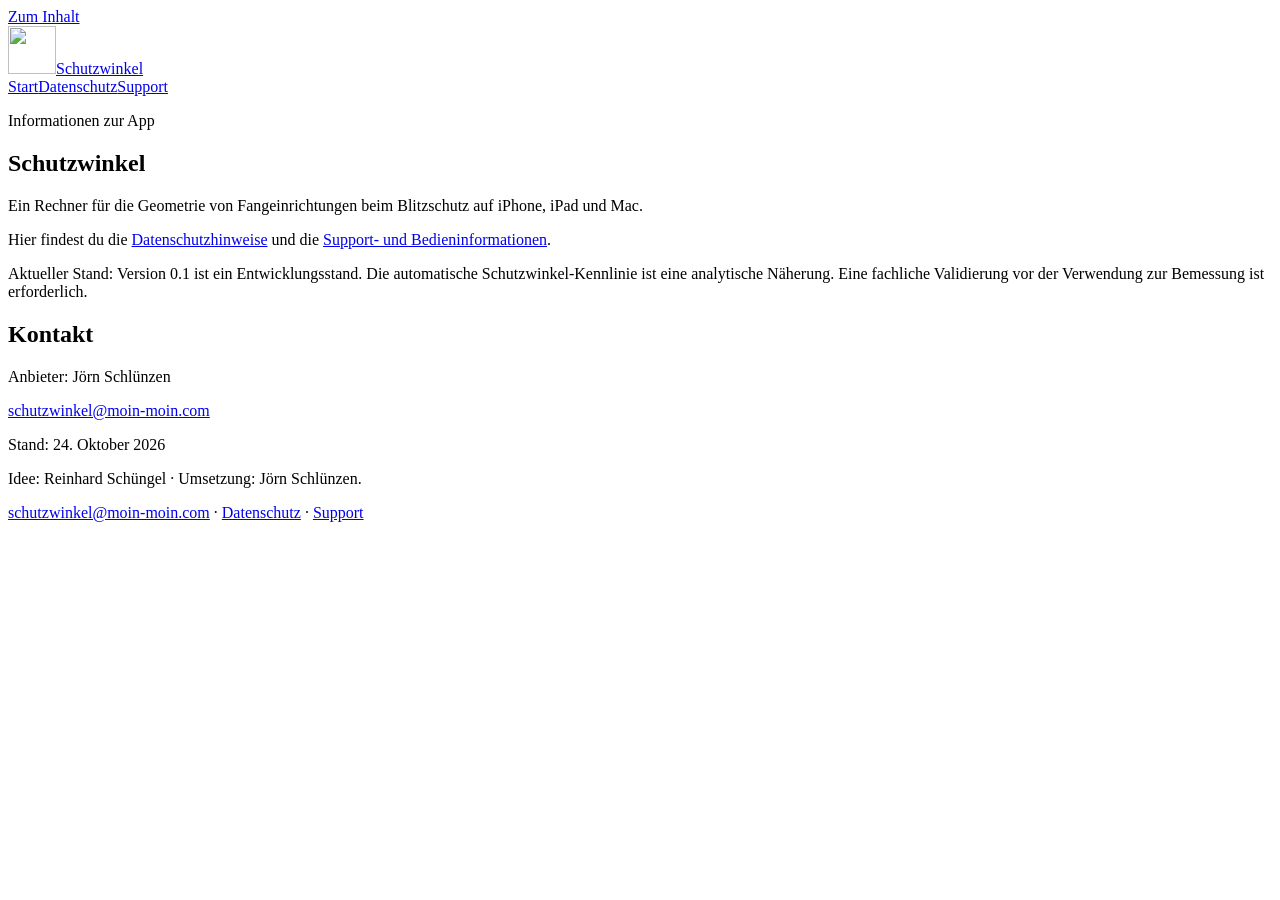
==== index.html @ fca5a1c2 "Create public information site for Schutzwinkel" ====
<!doctype html>
<html lang="de"><head><meta charset="utf-8"><meta name="viewport" content="width=device-width, initial-scale=1"><meta name="description" content="Informationen zur App Schutzwinkel von Jörn Schlünzen."><title>Informationen · Schutzwinkel</title><link rel="stylesheet" href="./assets/site.css"><link rel="icon" type="image/png" href="./assets/fangstange.png"></head>
<body><a class="skip" href="#inhalt">Zum Inhalt</a><header><a class="brand" href="./index.html"><img src="./assets/fangstange.png" alt="" width="48" height="48"><span>Schutzwinkel</span></a><nav aria-label="Hauptnavigation"><a href="./index.html" aria-current="page">Start</a><a href="./datenschutz/">Datenschutz</a><a href="./support/">Support</a></nav></header><main id="inhalt"><article><p class="eyebrow">Informationen zur App</p><h1>Schutzwinkel</h1><p>Ein Rechner für die Geometrie von Fangeinrichtungen beim Blitzschutz auf iPhone, iPad und Mac.</p><p>Hier findest du die <a href="./datenschutz/">Datenschutzhinweise</a> und die <a href="./support/">Support- und Bedieninformationen</a>.</p><div class="notice"><p>Aktueller Stand: Version 0.1 ist ein Entwicklungsstand. Die automatische Schutzwinkel-Kennlinie ist eine analytische Näherung. Eine fachliche Validierung vor der Verwendung zur Bemessung ist erforderlich.</p></div><h2>Kontakt</h2><p>Anbieter: Jörn Schlünzen</p><p><a class="contact" href="mailto:schutzwinkel@moin-moin.com">schutzwinkel@moin-moin.com</a></p><p class="meta">Stand: 24. Oktober 2026</p></article></main><footer><p>Idee: Reinhard Schüngel · Umsetzung: Jörn Schlünzen.</p><p><a href="mailto:schutzwinkel@moin-moin.com">schutzwinkel@moin-moin.com</a> · <a href="./datenschutz/">Datenschutz</a> · <a href="./support/">Support</a></p></footer></body></html>
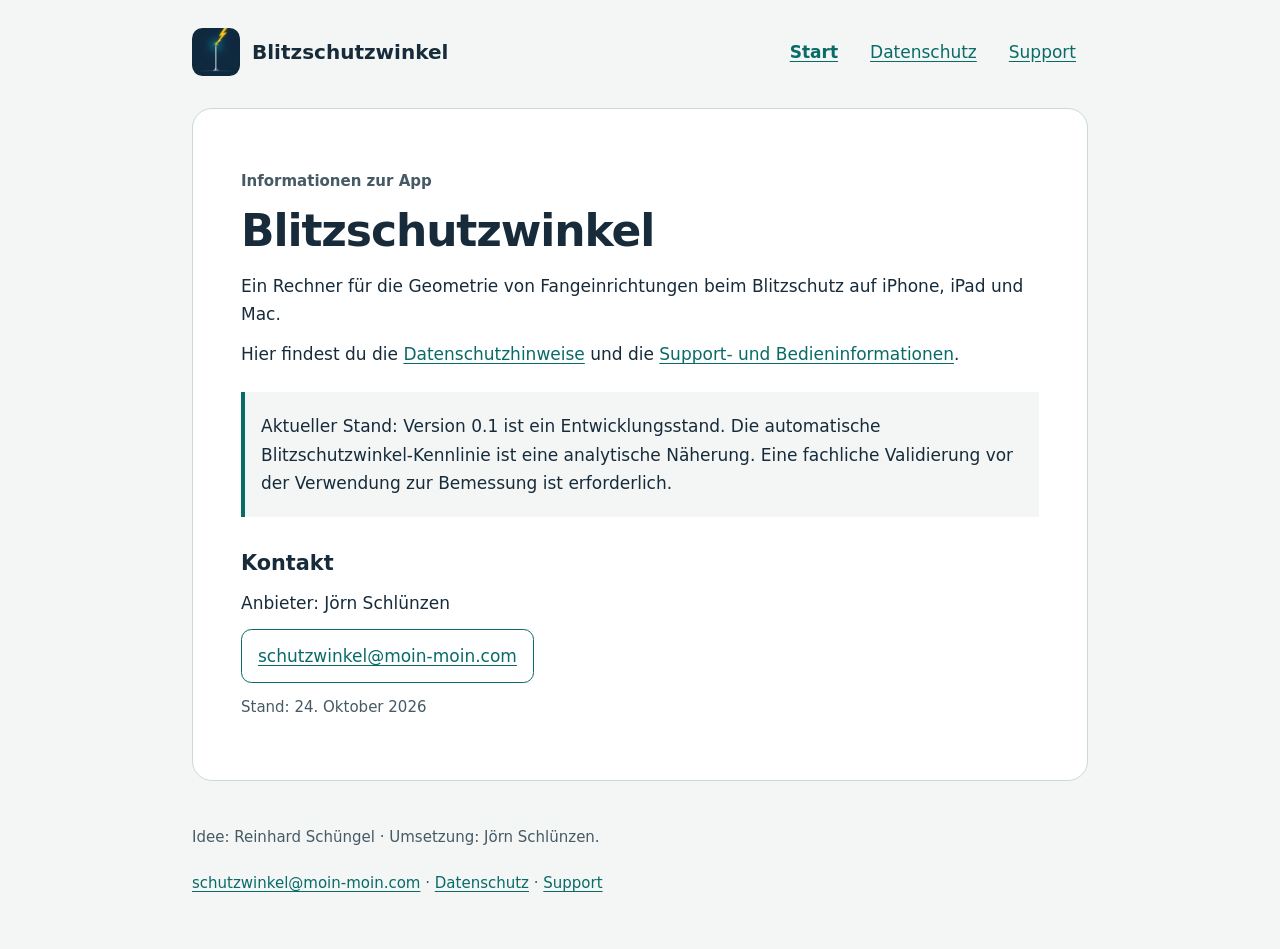
==== commit a95ee5ba: "Use Blitzschutzwinkel name and explain unequal rod heights Update public privacy and support wording" ====
--- a/index.html
+++ b/index.html
@@ -1,3 +1,3 @@
 <!doctype html>
-<html lang="de"><head><meta charset="utf-8"><meta name="viewport" content="width=device-width, initial-scale=1"><meta name="description" content="Informationen zur App Schutzwinkel von Jörn Schlünzen."><title>Informationen · Schutzwinkel</title><link rel="stylesheet" href="./assets/site.css"><link rel="icon" type="image/png" href="./assets/fangstange.png"></head>
-<body><a class="skip" href="#inhalt">Zum Inhalt</a><header><a class="brand" href="./index.html"><img src="./assets/fangstange.png" alt="" width="48" height="48"><span>Schutzwinkel</span></a><nav aria-label="Hauptnavigation"><a href="./index.html" aria-current="page">Start</a><a href="./datenschutz/">Datenschutz</a><a href="./support/">Support</a></nav></header><main id="inhalt"><article><p class="eyebrow">Informationen zur App</p><h1>Schutzwinkel</h1><p>Ein Rechner für die Geometrie von Fangeinrichtungen beim Blitzschutz auf iPhone, iPad und Mac.</p><p>Hier findest du die <a href="./datenschutz/">Datenschutzhinweise</a> und die <a href="./support/">Support- und Bedieninformationen</a>.</p><div class="notice"><p>Aktueller Stand: Version 0.1 ist ein Entwicklungsstand. Die automatische Schutzwinkel-Kennlinie ist eine analytische Näherung. Eine fachliche Validierung vor der Verwendung zur Bemessung ist erforderlich.</p></div><h2>Kontakt</h2><p>Anbieter: Jörn Schlünzen</p><p><a class="contact" href="mailto:schutzwinkel@moin-moin.com">schutzwinkel@moin-moin.com</a></p><p class="meta">Stand: 24. Oktober 2026</p></article></main><footer><p>Idee: Reinhard Schüngel · Umsetzung: Jörn Schlünzen.</p><p><a href="mailto:schutzwinkel@moin-moin.com">schutzwinkel@moin-moin.com</a> · <a href="./datenschutz/">Datenschutz</a> · <a href="./support/">Support</a></p></footer></body></html>
+<html lang="de"><head><meta charset="utf-8"><meta name="viewport" content="width=device-width, initial-scale=1"><meta name="description" content="Informationen zur App Blitzschutzwinkel von Jörn Schlünzen."><title>Informationen · Blitzschutzwinkel</title><link rel="stylesheet" href="./assets/site.css"><link rel="icon" type="image/png" href="./assets/fangstange.png"></head>
+<body><a class="skip" href="#inhalt">Zum Inhalt</a><header><a class="brand" href="./index.html"><img src="./assets/fangstange.png" alt="" width="48" height="48"><span>Blitzschutzwinkel</span></a><nav aria-label="Hauptnavigation"><a href="./index.html" aria-current="page">Start</a><a href="./datenschutz/">Datenschutz</a><a href="./support/">Support</a></nav></header><main id="inhalt"><article><p class="eyebrow">Informationen zur App</p><h1>Blitzschutzwinkel</h1><p>Ein Rechner für die Geometrie von Fangeinrichtungen beim Blitzschutz auf iPhone, iPad und Mac.</p><p>Hier findest du die <a href="./datenschutz/">Datenschutzhinweise</a> und die <a href="./support/">Support- und Bedieninformationen</a>.</p><div class="notice"><p>Aktueller Stand: Version 0.1 ist ein Entwicklungsstand. Die automatische Blitzschutzwinkel-Kennlinie ist eine analytische Näherung. Eine fachliche Validierung vor der Verwendung zur Bemessung ist erforderlich.</p></div><h2>Kontakt</h2><p>Anbieter: Jörn Schlünzen</p><p><a class="contact" href="mailto:schutzwinkel@moin-moin.com">schutzwinkel@moin-moin.com</a></p><p class="meta">Stand: 24. Oktober 2026</p></article></main><footer><p>Idee: Reinhard Schüngel · Umsetzung: Jörn Schlünzen.</p><p><a href="mailto:schutzwinkel@moin-moin.com">schutzwinkel@moin-moin.com</a> · <a href="./datenschutz/">Datenschutz</a> · <a href="./support/">Support</a></p></footer></body></html>
--- a/assets/site.css
+++ b/assets/site.css
@@ -0,0 +1,28 @@
+:root { color-scheme: light dark; --bg: #f3f6f5; --card: #ffffff; --ink: #172b3b; --muted: #465a65; --accent: #086b68; --line: #ccd8d5; }
+* { box-sizing: border-box; }
+body { margin: 0; background: var(--bg); color: var(--ink); font: 1.0625rem/1.65 system-ui, -apple-system, BlinkMacSystemFont, sans-serif; }
+a { color: var(--accent); text-underline-offset: .2em; overflow-wrap: anywhere; }
+a:hover { text-decoration-thickness: .15em; }
+a:focus-visible { outline: 3px solid var(--accent); outline-offset: 4px; border-radius: 3px; }
+.skip { position: absolute; top: -6rem; left: 1rem; padding: .75rem 1rem; background: var(--card); z-index: 2; }
+.skip:focus { top: .5rem; }
+header, main, footer { width: min(100% - 2.5rem, 56rem); margin-inline: auto; }
+header { padding-block: 1.75rem 1rem; display: flex; flex-wrap: wrap; align-items: center; justify-content: space-between; gap: 1rem; }
+.brand { display: flex; align-items: center; gap: .75rem; color: var(--ink); text-decoration: none; font-size: 1.25rem; font-weight: 700; }
+.brand img { width: 3rem; height: 3rem; border-radius: .65rem; }
+nav { display: flex; flex-wrap: wrap; gap: .25rem .5rem; }
+nav a { display: inline-flex; align-items: center; padding: .5rem .75rem; min-height: 44px; }
+nav a[aria-current="page"] { font-weight: 700; }
+main { padding-block: 1rem 2rem; }
+article { padding: clamp(1.25rem, 4vw, 3rem); background: var(--card); border: 1px solid var(--line); border-radius: 1.25rem; }
+h1 { font-size: clamp(2rem, 5vw, 2.75rem); line-height: 1.15; letter-spacing: -.025em; margin: .3rem 0 1rem; }
+h2 { margin: 2rem 0 .5rem; font-size: 1.3rem; line-height: 1.35; }
+p, ul, ol { margin-block: .75rem; }
+li + li { margin-top: .4rem; }
+.eyebrow, .meta { color: var(--muted); font-size: .9375rem; }
+.eyebrow { font-weight: 650; }
+.contact { display: inline-block; padding: .75rem 1rem; border: 1px solid var(--accent); border-radius: .65rem; min-height: 44px; }
+.notice { border-left: 4px solid var(--accent); padding: .5rem 1rem; margin-block: 1.5rem; background: var(--bg); }
+footer { padding-bottom: 2rem; color: var(--muted); font-size: .9375rem; }
+footer a { display: inline-flex; padding-block: .5rem; min-height: 44px; align-items: center; }
+@media (prefers-color-scheme: dark) { :root { --bg: #101c24; --card: #172b3b; --ink: #edf4f2; --muted: #becfcf; --accent: #8cdad2; --line: #3a535f; } }
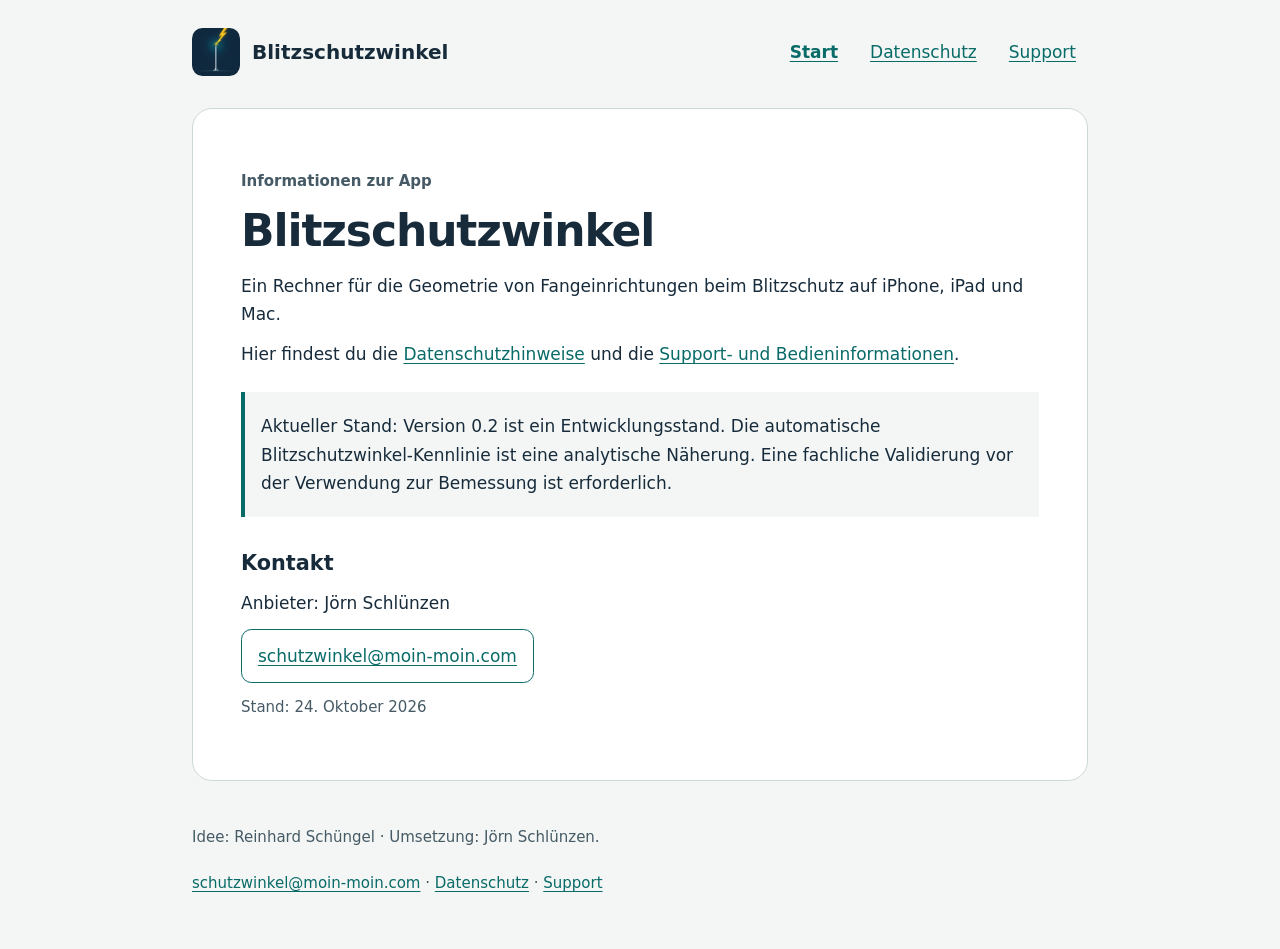
==== commit 94112b71: "Explain facade checks, inverse heights, and planning suggestions in version 0.2" ====
--- a/index.html
+++ b/index.html
@@ -1,3 +1,3 @@
 <!doctype html>
 <html lang="de"><head><meta charset="utf-8"><meta name="viewport" content="width=device-width, initial-scale=1"><meta name="description" content="Informationen zur App Blitzschutzwinkel von Jörn Schlünzen."><title>Informationen · Blitzschutzwinkel</title><link rel="stylesheet" href="./assets/site.css"><link rel="icon" type="image/png" href="./assets/fangstange.png"></head>
-<body><a class="skip" href="#inhalt">Zum Inhalt</a><header><a class="brand" href="./index.html"><img src="./assets/fangstange.png" alt="" width="48" height="48"><span>Blitzschutzwinkel</span></a><nav aria-label="Hauptnavigation"><a href="./index.html" aria-current="page">Start</a><a href="./datenschutz/">Datenschutz</a><a href="./support/">Support</a></nav></header><main id="inhalt"><article><p class="eyebrow">Informationen zur App</p><h1>Blitzschutzwinkel</h1><p>Ein Rechner für die Geometrie von Fangeinrichtungen beim Blitzschutz auf iPhone, iPad und Mac.</p><p>Hier findest du die <a href="./datenschutz/">Datenschutzhinweise</a> und die <a href="./support/">Support- und Bedieninformationen</a>.</p><div class="notice"><p>Aktueller Stand: Version 0.1 ist ein Entwicklungsstand. Die automatische Blitzschutzwinkel-Kennlinie ist eine analytische Näherung. Eine fachliche Validierung vor der Verwendung zur Bemessung ist erforderlich.</p></div><h2>Kontakt</h2><p>Anbieter: Jörn Schlünzen</p><p><a class="contact" href="mailto:schutzwinkel@moin-moin.com">schutzwinkel@moin-moin.com</a></p><p class="meta">Stand: 24. Oktober 2026</p></article></main><footer><p>Idee: Reinhard Schüngel · Umsetzung: Jörn Schlünzen.</p><p><a href="mailto:schutzwinkel@moin-moin.com">schutzwinkel@moin-moin.com</a> · <a href="./datenschutz/">Datenschutz</a> · <a href="./support/">Support</a></p></footer></body></html>
+<body><a class="skip" href="#inhalt">Zum Inhalt</a><header><a class="brand" href="./index.html"><img src="./assets/fangstange.png" alt="" width="48" height="48"><span>Blitzschutzwinkel</span></a><nav aria-label="Hauptnavigation"><a href="./index.html" aria-current="page">Start</a><a href="./datenschutz/">Datenschutz</a><a href="./support/">Support</a></nav></header><main id="inhalt"><article><p class="eyebrow">Informationen zur App</p><h1>Blitzschutzwinkel</h1><p>Ein Rechner für die Geometrie von Fangeinrichtungen beim Blitzschutz auf iPhone, iPad und Mac.</p><p>Hier findest du die <a href="./datenschutz/">Datenschutzhinweise</a> und die <a href="./support/">Support- und Bedieninformationen</a>.</p><div class="notice"><p>Aktueller Stand: Version 0.2 ist ein Entwicklungsstand. Die automatische Blitzschutzwinkel-Kennlinie ist eine analytische Näherung. Eine fachliche Validierung vor der Verwendung zur Bemessung ist erforderlich.</p></div><h2>Kontakt</h2><p>Anbieter: Jörn Schlünzen</p><p><a class="contact" href="mailto:schutzwinkel@moin-moin.com">schutzwinkel@moin-moin.com</a></p><p class="meta">Stand: 24. Oktober 2026</p></article></main><footer><p>Idee: Reinhard Schüngel · Umsetzung: Jörn Schlünzen.</p><p><a href="mailto:schutzwinkel@moin-moin.com">schutzwinkel@moin-moin.com</a> · <a href="./datenschutz/">Datenschutz</a> · <a href="./support/">Support</a></p></footer></body></html>
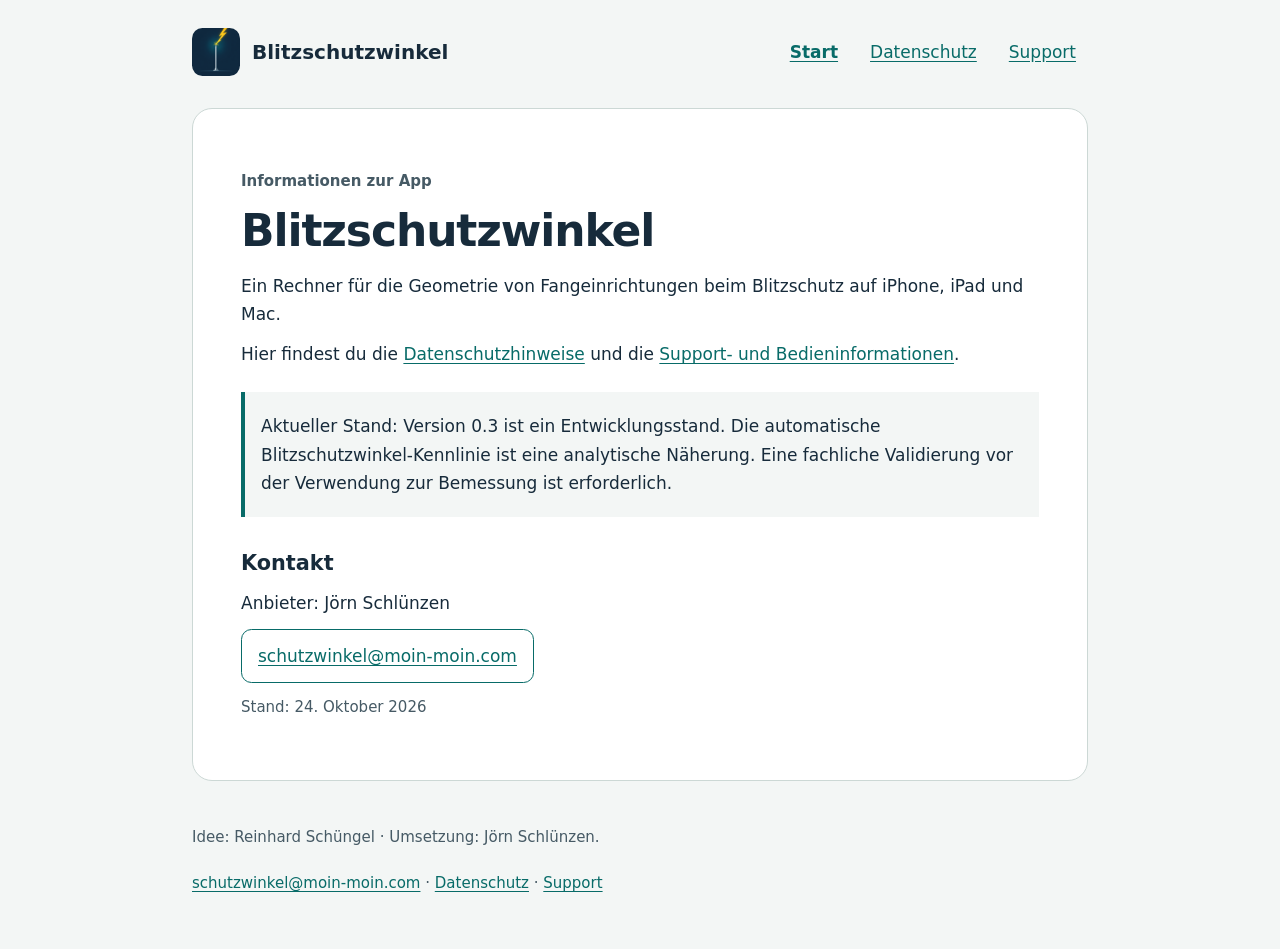
==== commit 640d2410: "Document detailed separation-distance calculation in version 0.3 Explain the non-governing simplifie" ====
--- a/index.html
+++ b/index.html
@@ -1,3 +1,3 @@
 <!doctype html>
 <html lang="de"><head><meta charset="utf-8"><meta name="viewport" content="width=device-width, initial-scale=1"><meta name="description" content="Informationen zur App Blitzschutzwinkel von Jörn Schlünzen."><title>Informationen · Blitzschutzwinkel</title><link rel="stylesheet" href="./assets/site.css"><link rel="icon" type="image/png" href="./assets/fangstange.png"></head>
-<body><a class="skip" href="#inhalt">Zum Inhalt</a><header><a class="brand" href="./index.html"><img src="./assets/fangstange.png" alt="" width="48" height="48"><span>Blitzschutzwinkel</span></a><nav aria-label="Hauptnavigation"><a href="./index.html" aria-current="page">Start</a><a href="./datenschutz/">Datenschutz</a><a href="./support/">Support</a></nav></header><main id="inhalt"><article><p class="eyebrow">Informationen zur App</p><h1>Blitzschutzwinkel</h1><p>Ein Rechner für die Geometrie von Fangeinrichtungen beim Blitzschutz auf iPhone, iPad und Mac.</p><p>Hier findest du die <a href="./datenschutz/">Datenschutzhinweise</a> und die <a href="./support/">Support- und Bedieninformationen</a>.</p><div class="notice"><p>Aktueller Stand: Version 0.2 ist ein Entwicklungsstand. Die automatische Blitzschutzwinkel-Kennlinie ist eine analytische Näherung. Eine fachliche Validierung vor der Verwendung zur Bemessung ist erforderlich.</p></div><h2>Kontakt</h2><p>Anbieter: Jörn Schlünzen</p><p><a class="contact" href="mailto:schutzwinkel@moin-moin.com">schutzwinkel@moin-moin.com</a></p><p class="meta">Stand: 24. Oktober 2026</p></article></main><footer><p>Idee: Reinhard Schüngel · Umsetzung: Jörn Schlünzen.</p><p><a href="mailto:schutzwinkel@moin-moin.com">schutzwinkel@moin-moin.com</a> · <a href="./datenschutz/">Datenschutz</a> · <a href="./support/">Support</a></p></footer></body></html>
+<body><a class="skip" href="#inhalt">Zum Inhalt</a><header><a class="brand" href="./index.html"><img src="./assets/fangstange.png" alt="" width="48" height="48"><span>Blitzschutzwinkel</span></a><nav aria-label="Hauptnavigation"><a href="./index.html" aria-current="page">Start</a><a href="./datenschutz/">Datenschutz</a><a href="./support/">Support</a></nav></header><main id="inhalt"><article><p class="eyebrow">Informationen zur App</p><h1>Blitzschutzwinkel</h1><p>Ein Rechner für die Geometrie von Fangeinrichtungen beim Blitzschutz auf iPhone, iPad und Mac.</p><p>Hier findest du die <a href="./datenschutz/">Datenschutzhinweise</a> und die <a href="./support/">Support- und Bedieninformationen</a>.</p><div class="notice"><p>Aktueller Stand: Version 0.3 ist ein Entwicklungsstand. Die automatische Blitzschutzwinkel-Kennlinie ist eine analytische Näherung. Eine fachliche Validierung vor der Verwendung zur Bemessung ist erforderlich.</p></div><h2>Kontakt</h2><p>Anbieter: Jörn Schlünzen</p><p><a class="contact" href="mailto:schutzwinkel@moin-moin.com">schutzwinkel@moin-moin.com</a></p><p class="meta">Stand: 24. Oktober 2026</p></article></main><footer><p>Idee: Reinhard Schüngel · Umsetzung: Jörn Schlünzen.</p><p><a href="mailto:schutzwinkel@moin-moin.com">schutzwinkel@moin-moin.com</a> · <a href="./datenschutz/">Datenschutz</a> · <a href="./support/">Support</a></p></footer></body></html>
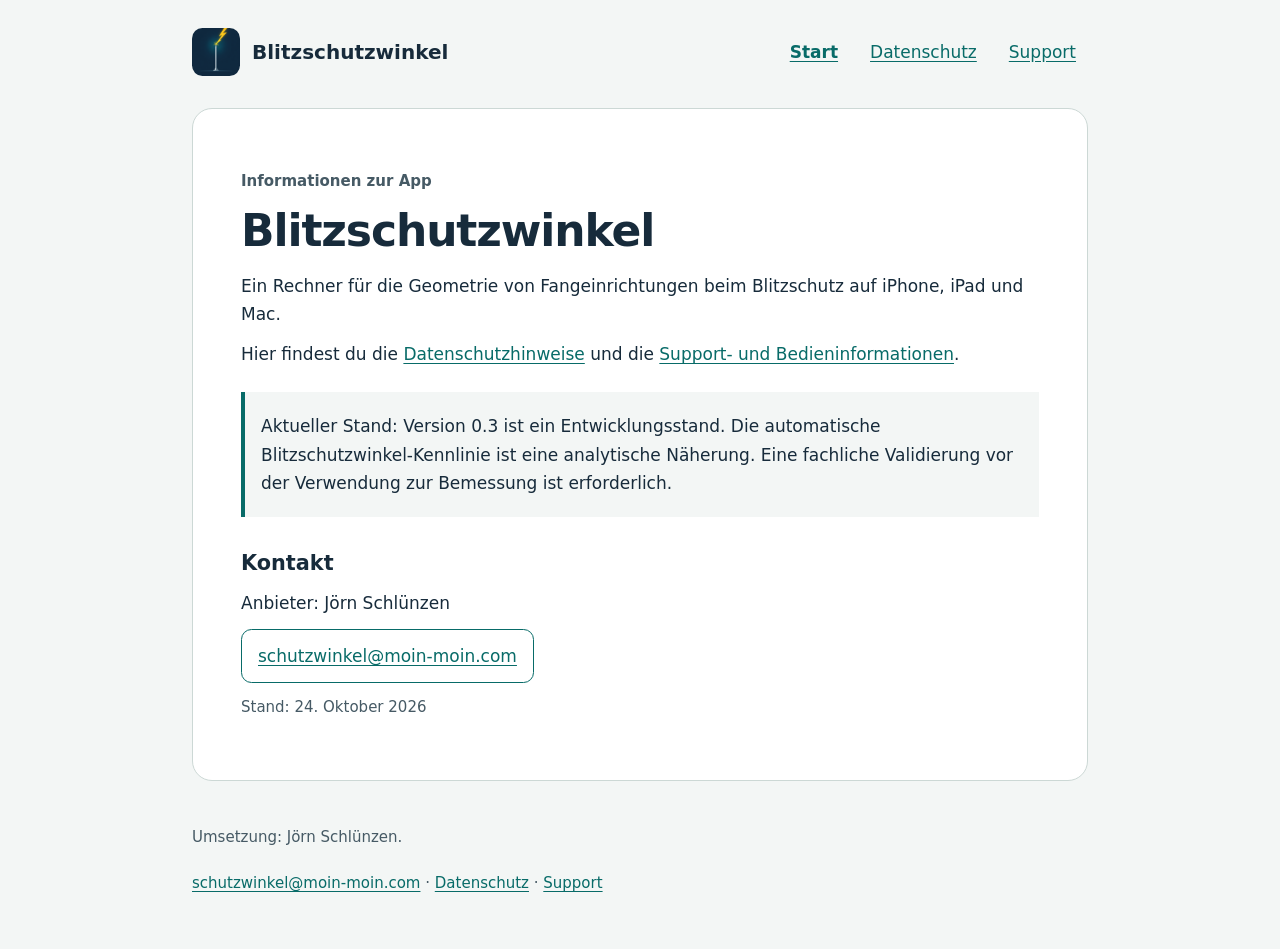
==== commit 175ec5fa: "Remove the idea attribution from current information pages" ====
--- a/index.html
+++ b/index.html
@@ -1,3 +1,3 @@
 <!doctype html>
 <html lang="de"><head><meta charset="utf-8"><meta name="viewport" content="width=device-width, initial-scale=1"><meta name="description" content="Informationen zur App Blitzschutzwinkel von Jörn Schlünzen."><title>Informationen · Blitzschutzwinkel</title><link rel="stylesheet" href="./assets/site.css"><link rel="icon" type="image/png" href="./assets/fangstange.png"></head>
-<body><a class="skip" href="#inhalt">Zum Inhalt</a><header><a class="brand" href="./index.html"><img src="./assets/fangstange.png" alt="" width="48" height="48"><span>Blitzschutzwinkel</span></a><nav aria-label="Hauptnavigation"><a href="./index.html" aria-current="page">Start</a><a href="./datenschutz/">Datenschutz</a><a href="./support/">Support</a></nav></header><main id="inhalt"><article><p class="eyebrow">Informationen zur App</p><h1>Blitzschutzwinkel</h1><p>Ein Rechner für die Geometrie von Fangeinrichtungen beim Blitzschutz auf iPhone, iPad und Mac.</p><p>Hier findest du die <a href="./datenschutz/">Datenschutzhinweise</a> und die <a href="./support/">Support- und Bedieninformationen</a>.</p><div class="notice"><p>Aktueller Stand: Version 0.3 ist ein Entwicklungsstand. Die automatische Blitzschutzwinkel-Kennlinie ist eine analytische Näherung. Eine fachliche Validierung vor der Verwendung zur Bemessung ist erforderlich.</p></div><h2>Kontakt</h2><p>Anbieter: Jörn Schlünzen</p><p><a class="contact" href="mailto:schutzwinkel@moin-moin.com">schutzwinkel@moin-moin.com</a></p><p class="meta">Stand: 24. Oktober 2026</p></article></main><footer><p>Idee: Reinhard Schüngel · Umsetzung: Jörn Schlünzen.</p><p><a href="mailto:schutzwinkel@moin-moin.com">schutzwinkel@moin-moin.com</a> · <a href="./datenschutz/">Datenschutz</a> · <a href="./support/">Support</a></p></footer></body></html>
+<body><a class="skip" href="#inhalt">Zum Inhalt</a><header><a class="brand" href="./index.html"><img src="./assets/fangstange.png" alt="" width="48" height="48"><span>Blitzschutzwinkel</span></a><nav aria-label="Hauptnavigation"><a href="./index.html" aria-current="page">Start</a><a href="./datenschutz/">Datenschutz</a><a href="./support/">Support</a></nav></header><main id="inhalt"><article><p class="eyebrow">Informationen zur App</p><h1>Blitzschutzwinkel</h1><p>Ein Rechner für die Geometrie von Fangeinrichtungen beim Blitzschutz auf iPhone, iPad und Mac.</p><p>Hier findest du die <a href="./datenschutz/">Datenschutzhinweise</a> und die <a href="./support/">Support- und Bedieninformationen</a>.</p><div class="notice"><p>Aktueller Stand: Version 0.3 ist ein Entwicklungsstand. Die automatische Blitzschutzwinkel-Kennlinie ist eine analytische Näherung. Eine fachliche Validierung vor der Verwendung zur Bemessung ist erforderlich.</p></div><h2>Kontakt</h2><p>Anbieter: Jörn Schlünzen</p><p><a class="contact" href="mailto:schutzwinkel@moin-moin.com">schutzwinkel@moin-moin.com</a></p><p class="meta">Stand: 24. Oktober 2026</p></article></main><footer><p>Umsetzung: Jörn Schlünzen.</p><p><a href="mailto:schutzwinkel@moin-moin.com">schutzwinkel@moin-moin.com</a> · <a href="./datenschutz/">Datenschutz</a> · <a href="./support/">Support</a></p></footer></body></html>
